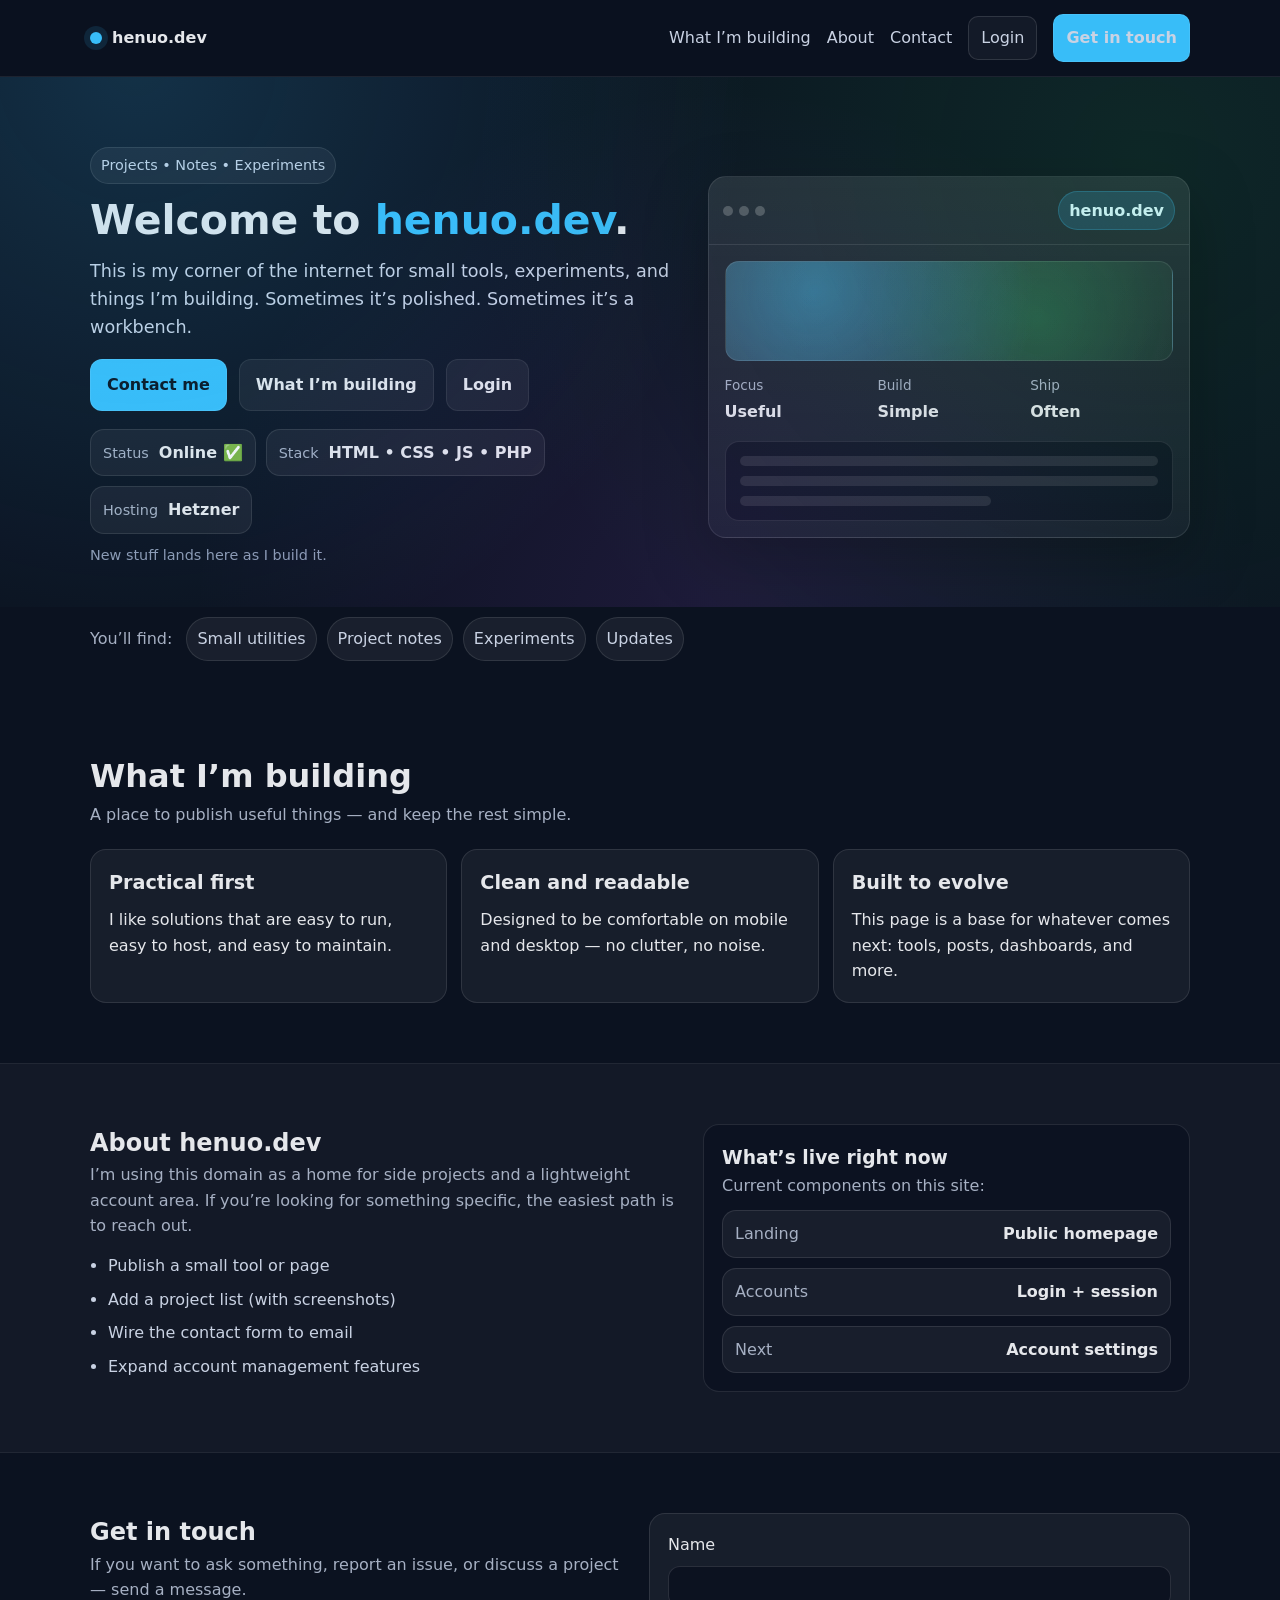
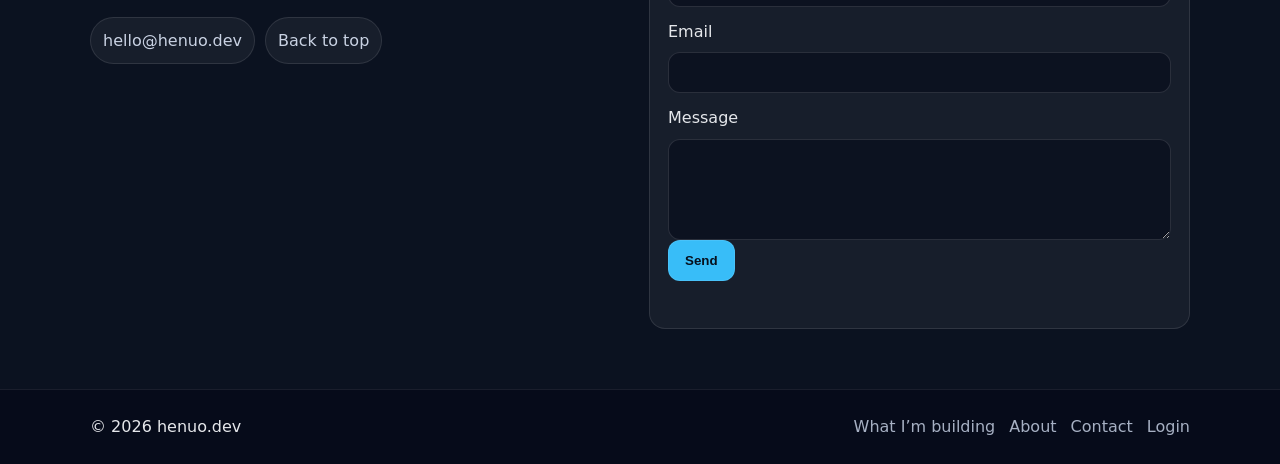
==== index.html @ f990a510 "Add files via upload" ====
<!DOCTYPE html>
<html lang="en">
<head>
  <meta charset="UTF-8" />
  <meta name="viewport" content="width=device-width, initial-scale=1.0" />
  <title>henuo.dev — Small tools, solid builds</title>
  <meta name="description" content="henuo.dev — personal projects, experiments, and practical tools." />

  <link rel="stylesheet" href="css/style.css" />
</head>
<body>
  <a class="skip-link" href="#main">Skip to content</a>

  <header class="nav-wrap">
    <nav class="nav" aria-label="Primary">
      <a class="brand" href="#top" id="top" aria-label="henuo.dev home">
        <span class="brand-dot" aria-hidden="true"></span>
        <span>henuo.dev</span>
      </a>

      <button class="nav-toggle" id="navToggle" aria-expanded="false" aria-controls="navLinks">
        <span class="sr-only">Toggle menu</span>
        <span class="burger" aria-hidden="true"></span>
      </button>

      <div class="nav-links" id="navLinks">
        <a href="#features">What I’m building</a>
        <a href="#about">About</a>
        <a href="#contact">Contact</a>

        <!-- This gets replaced with the Account menu when logged in -->
        <span class="account-slot" id="accountSlot">
          <a href="/login.html" class="nav-login" id="loginLink">Login</a>
        </span>

        <a class="btn btn-small" href="#contact">Get in touch</a>
      </div>
    </nav>
  </header>

  <main id="main">
    <!-- HERO -->
    <section class="hero">
      <div class="container hero-grid">
        <div class="hero-copy">
          <p class="eyebrow">Projects • Notes • Experiments</p>
          <h1>Welcome to <span class="accent">henuo.dev</span>.</h1>
          <p class="lead">
            This is my corner of the internet for small tools, experiments, and things I’m building.
            Sometimes it’s polished. Sometimes it’s a workbench.
          </p>

          <div class="cta-row">
            <a class="btn" href="#contact">Contact me</a>
            <a class="btn btn-ghost" href="#features">What I’m building</a>
            <a class="btn btn-ghost" href="/login.html" id="heroLoginLink">Login</a>
          </div>

          <div class="hero-meta">
            <div class="meta-pill">
              <span class="meta-label">Status</span>
              <span class="meta-value" id="statusText">Loading…</span>
            </div>
            <div class="meta-pill">
              <span class="meta-label">Stack</span>
              <span class="meta-value">HTML • CSS • JS • PHP</span>
            </div>
            <div class="meta-pill">
              <span class="meta-label">Hosting</span>
              <span class="meta-value">Hetzner</span>
            </div>
          </div>

          <p class="fineprint">New stuff lands here as I build it.</p>
        </div>

        <div class="hero-card" aria-hidden="true">
          <div class="card-top">
            <div class="dots">
              <span></span><span></span><span></span>
            </div>
            <span class="chip">henuo.dev</span>
          </div>
          <div class="card-body">
            <div class="sparkline"></div>
            <div class="card-stats">
              <div>
                <div class="stat-k">Focus</div>
                <div class="stat-v">Useful</div>
              </div>
              <div>
                <div class="stat-k">Build</div>
                <div class="stat-v">Simple</div>
              </div>
              <div>
                <div class="stat-k">Ship</div>
                <div class="stat-v">Often</div>
              </div>
            </div>
            <div class="codeblock">
              <span class="code-line"></span>
              <span class="code-line"></span>
              <span class="code-line short"></span>
            </div>
          </div>
        </div>
      </div>
      <div class="hero-glow" aria-hidden="true"></div>
    </section>

    <!-- PROOF -->
    <section class="proof">
      <div class="container proof-row">
        <p class="muted">You’ll find:</p>
        <ul class="proof-list" aria-label="What is on this site">
          <li>Small utilities</li>
          <li>Project notes</li>
          <li>Experiments</li>
          <li>Updates</li>
        </ul>
      </div>
    </section>

    <!-- FEATURES -->
    <section class="section" id="features">
      <div class="container">
        <div class="section-head">
          <h2>What I’m building</h2>
          <p class="muted">A place to publish useful things — and keep the rest simple.</p>
        </div>

        <div class="grid-3">
          <article class="feature">
            <h3>Practical first</h3>
            <p>I like solutions that are easy to run, easy to host, and easy to maintain.</p>
          </article>
          <article class="feature">
            <h3>Clean and readable</h3>
            <p>Designed to be comfortable on mobile and desktop — no clutter, no noise.</p>
          </article>
          <article class="feature">
            <h3>Built to evolve</h3>
            <p>This page is a base for whatever comes next: tools, posts, dashboards, and more.</p>
          </article>
        </div>
      </div>
    </section>

    <!-- ABOUT -->
    <section class="section section-alt" id="about">
      <div class="container about-grid">
        <div>
          <h2>About henuo.dev</h2>
          <p class="muted">
            I’m using this domain as a home for side projects and a lightweight account area.
            If you’re looking for something specific, the easiest path is to reach out.
          </p>

          <ul class="checklist">
            <li>Publish a small tool or page</li>
            <li>Add a project list (with screenshots)</li>
            <li>Wire the contact form to email</li>
            <li>Expand account management features</li>
          </ul>
        </div>

        <div class="about-card">
          <h3>What’s live right now</h3>
          <p class="muted">Current components on this site:</p>
          <div class="mini-list">
            <div><span>Landing</span><strong>Public homepage</strong></div>
            <div><span>Accounts</span><strong>Login + session</strong></div>
            <div><span>Next</span><strong>Account settings</strong></div>
          </div>
        </div>
      </div>
    </section>

    <!-- CONTACT -->
    <section class="section" id="contact">
      <div class="container contact-grid">
        <div>
          <h2>Get in touch</h2>
          <p class="muted">
            If you want to ask something, report an issue, or discuss a project — send a message.
          </p>

          <div class="contact-pills">
            <a class="pill" href="mailto:hello@henuo.dev">hello@henuo.dev</a>
            <a class="pill" href="#top">Back to top</a>
          </div>
        </div>

        <form class="form" id="contactForm">
          <label>
            <span>Name</span>
            <input type="text" name="name" autocomplete="name" required />
          </label>

          <label>
            <span>Email</span>
            <input type="email" name="email" autocomplete="email" required />
          </label>

          <label>
            <span>Message</span>
            <textarea name="message" rows="5" required></textarea>
          </label>

          <button class="btn" type="submit">Send</button>
          <p class="form-note muted" id="formNote" aria-live="polite"></p>
        </form>
      </div>
    </section>
  </main>

  <footer class="footer">
    <div class="container footer-row">
      <p>© <span id="year"></span> henuo.dev</p>
      <div class="footer-links">
        <a href="#features">What I’m building</a>
        <a href="#about">About</a>
        <a href="#contact">Contact</a>
        <a href="/login.html" id="footerLoginLink">Login</a>
      </div>
    </div>
  </footer>

  <!-- Hidden account menu template (JS will move it into the nav when logged in) -->
  <div class="account-menu" id="accountMenu" hidden>
    <button class="account-btn" id="accountBtn" type="button" aria-expanded="false">
      Account ▾
    </button>
    <div class="account-dropdown" id="accountDropdown" role="menu">
      <a href="/dashboard.php" role="menuitem">Account management</a>
      <a href="/logout.php" role="menuitem">Log out</a>
    </div>
  </div>

  <script src="js/main.js"></script>
</body>
</html>
---- css/style.css ----
/* ---------- Base / Reset ---------- */
* { box-sizing: border-box; margin: 0; padding: 0; }
html { scroll-behavior: smooth; }
body {
  font-family: system-ui, -apple-system, Segoe UI, Roboto, Arial, sans-serif;
  background: #0b1220;
  color: #e5e7eb;
  line-height: 1.6;
}
a { color: inherit; text-decoration: none; }
img { max-width: 100%; display: block; }
code { font-family: ui-monospace, SFMono-Regular, Menlo, monospace; }

/* ---------- Utilities ---------- */
.container { width: min(1100px, 92%); margin: 0 auto; }
.muted { color: #a6b0c3; }
.accent { color: #38bdf8; }
.sr-only {
  position: absolute; width: 1px; height: 1px; padding: 0; margin: -1px;
  overflow: hidden; clip: rect(0, 0, 0, 0); white-space: nowrap; border: 0;
}
.skip-link {
  position: absolute; left: -999px; top: 12px;
  background: #111a2e; padding: 10px 12px; border-radius: 10px;
  border: 1px solid rgba(255,255,255,0.12);
}
.skip-link:focus { left: 12px; z-index: 999; }

/* ---------- Buttons ---------- */
.btn {
  display: inline-flex; align-items: center; justify-content: center;
  padding: 12px 16px; border-radius: 12px;
  background: #38bdf8; color: #07101d;
  font-weight: 700;
  border: 1px solid rgba(255,255,255,0.08);
  transition: transform 0.15s ease, filter 0.15s ease;
}
.btn:hover { transform: translateY(-1px); filter: brightness(1.05); }
.btn:active { transform: translateY(0); }
.btn-ghost {
  background: rgba(255,255,255,0.06); color: #e5e7eb;
}
.btn-small { padding: 10px 12px; border-radius: 10px; }

/* ---------- Nav ---------- */
.nav-wrap {
  position: sticky; top: 0; z-index: 50;
  background: rgba(11,18,32,0.7);
  backdrop-filter: blur(10px);
  border-bottom: 1px solid rgba(255,255,255,0.08);
}
.nav {
  width: min(1100px, 92%); margin: 0 auto;
  display: flex; align-items: center; justify-content: space-between;
  padding: 14px 0;
  gap: 14px;
}
.brand { display: inline-flex; align-items: center; gap: 10px; font-weight: 800; }
.brand-dot {
  width: 12px; height: 12px; border-radius: 999px;
  background: #38bdf8;
  box-shadow: 0 0 0 6px rgba(56,189,248,0.12);
}
.nav-links { display: flex; align-items: center; gap: 16px; }
.nav-links a { color: #c9d2e3; }
.nav-links a:hover { color: #ffffff; }

.nav-login {
  padding: 8px 12px;
  border-radius: 10px;
  border: 1px solid rgba(255,255,255,0.12);
  background: rgba(255,255,255,0.04);
}
.nav-login:hover {
  background: rgba(255,255,255,0.08);
  color: #ffffff;
}

.nav-toggle {
  display: none;
  border: 1px solid rgba(255,255,255,0.12);
  background: rgba(255,255,255,0.06);
  border-radius: 12px;
  padding: 10px 12px;
}
.burger {
  width: 18px; height: 2px; background: #e5e7eb; display: block;
  position: relative;
}
.burger::before, .burger::after {
  content: ""; position: absolute; left: 0;
  width: 18px; height: 2px; background: #e5e7eb;
}
.burger::before { top: -6px; }
.burger::after { top: 6px; }

/* ---------- Account menu ---------- */
.account-slot { display: inline-flex; }
.account-menu { position: relative; }

.account-btn {
  padding: 8px 12px;
  border-radius: 10px;
  border: 1px solid rgba(255,255,255,0.12);
  background: rgba(255,255,255,0.06);
  color: #e5e7eb;
  cursor: pointer;
  font-weight: 600;
}

.account-btn:hover {
  background: rgba(255,255,255,0.12);
}

.account-dropdown {
  position: absolute;
  right: 0;
  top: calc(100% + 8px);
  min-width: 190px;
  background: #020617;
  border: 1px solid rgba(255,255,255,0.12);
  border-radius: 12px;
  overflow: hidden;
  display: none;
  z-index: 100;
  box-shadow: 0 18px 50px rgba(0,0,0,0.45);
}

.account-dropdown a {
  display: block;
  padding: 10px 14px;
  color: #e5e7eb;
}

.account-dropdown a:hover {
  background: rgba(255,255,255,0.08);
}

/* ---------- Hero ---------- */
.hero { position: relative; padding: 70px 0 40px; overflow: hidden; }
.hero-grid {
  display: grid;
  grid-template-columns: 1.1fr 0.9fr;
  gap: 28px;
  align-items: center;
}
.eyebrow {
  display: inline-block;
  padding: 6px 10px;
  border-radius: 999px;
  background: rgba(255,255,255,0.06);
  border: 1px solid rgba(255,255,255,0.10);
  color: #c9d2e3;
  font-size: 0.9rem;
  margin-bottom: 14px;
}
.hero h1 { font-size: clamp(2rem, 3.2vw, 3.2rem); line-height: 1.1; }
.lead { margin-top: 14px; font-size: 1.1rem; color: #c9d2e3; max-width: 52ch; }

.cta-row { display: flex; gap: 12px; margin-top: 18px; flex-wrap: wrap; }

.hero-meta {
  display: flex; gap: 10px; flex-wrap: wrap;
  margin-top: 18px;
}
.meta-pill {
  display: inline-flex; gap: 10px; align-items: baseline;
  padding: 10px 12px; border-radius: 14px;
  border: 1px solid rgba(255,255,255,0.10);
  background: rgba(255,255,255,0.06);
}
.meta-label { color: #a6b0c3; font-size: 0.9rem; }
.meta-value { font-weight: 800; }

.fineprint { margin-top: 10px; font-size: 0.9rem; color: #8e9ab3; }

.hero-card {
  border-radius: 18px;
  border: 1px solid rgba(255,255,255,0.10);
  background: linear-gradient(180deg, rgba(255,255,255,0.10), rgba(255,255,255,0.04));
  box-shadow: 0 20px 60px rgba(0,0,0,0.35);
  overflow: hidden;
}
.card-top {
  display: flex; align-items: center; justify-content: space-between;
  padding: 14px 14px;
  border-bottom: 1px solid rgba(255,255,255,0.10);
}
.dots { display: inline-flex; gap: 6px; }
.dots span { width: 10px; height: 10px; border-radius: 999px; background: rgba(255,255,255,0.22); }
.chip {
  font-weight: 800;
  padding: 6px 10px; border-radius: 999px;
  background: rgba(56,189,248,0.18);
  border: 1px solid rgba(56,189,248,0.25);
  color: #d7f3ff;
}
.card-body { padding: 16px; }

.sparkline {
  height: 100px;
  border-radius: 14px;
  background:
    radial-gradient(circle at 20% 30%, rgba(56,189,248,0.45), transparent 60%),
    radial-gradient(circle at 70% 60%, rgba(34,197,94,0.28), transparent 55%),
    linear-gradient(120deg, rgba(255,255,255,0.10), rgba(255,255,255,0.02));
  border: 1px solid rgba(255,255,255,0.10);
}

.card-stats {
  display: grid; grid-template-columns: repeat(3, 1fr);
  gap: 10px; margin-top: 14px;
}
.stat-k { color: #a6b0c3; font-size: 0.85rem; }
.stat-v { font-weight: 900; margin-top: 2px; }

.codeblock {
  margin-top: 16px;
  padding: 14px;
  border-radius: 14px;
  border: 1px solid rgba(255,255,255,0.10);
  background: rgba(2,6,23,0.55);
}
.code-line {
  display: block; height: 10px; border-radius: 999px;
  background: rgba(255,255,255,0.10);
  margin-top: 10px;
}
.code-line:first-child { margin-top: 0; }
.code-line.short { width: 60%; }

.hero-glow {
  position: absolute; inset: -200px;
  background:
    radial-gradient(circle at 20% 20%, rgba(56,189,248,0.18), transparent 40%),
    radial-gradient(circle at 80% 30%, rgba(34,197,94,0.12), transparent 45%),
    radial-gradient(circle at 55% 80%, rgba(168,85,247,0.12), transparent 45%);
  pointer-events: none;
}

/* ---------- Proof ---------- */
.proof { padding: 10px 0 30px; }
.proof-row { display: flex; gap: 14px; align-items: center; flex-wrap: wrap; }
.proof-list {
  list-style: none;
  display: flex; gap: 10px; flex-wrap: wrap;
}
.proof-list li {
  padding: 8px 10px;
  border-radius: 999px;
  background: rgba(255,255,255,0.06);
  border: 1px solid rgba(255,255,255,0.10);
  color: #c9d2e3;
}

/* ---------- Sections ---------- */
.section { padding: 60px 0; }
.section-alt { background: rgba(255,255,255,0.03); border-top: 1px solid rgba(255,255,255,0.06); border-bottom: 1px solid rgba(255,255,255,0.06); }
.section-head { margin-bottom: 22px; }
.section-head h2 { font-size: 2rem; }

.grid-3 {
  display: grid;
  grid-template-columns: repeat(3, 1fr);
  gap: 14px;
}
.feature {
  padding: 18px;
  border-radius: 16px;
  border: 1px solid rgba(255,255,255,0.10);
  background: rgba(255,255,255,0.05);
}
.feature h3 { font-size: 1.2rem; margin-bottom: 8px; }

.about-grid {
  display: grid;
  grid-template-columns: 1.1fr 0.9fr;
  gap: 18px;
  align-items: start;
}
.checklist { margin-top: 14px; padding-left: 18px; }
.checklist li { margin: 8px 0; color: #c9d2e3; }

.about-card {
  padding: 18px;
  border-radius: 16px;
  border: 1px solid rgba(255,255,255,0.10);
  background: rgba(2,6,23,0.35);
}
.mini-list { margin-top: 12px; display: grid; gap: 10px; }
.mini-list div {
  display: flex; justify-content: space-between; gap: 10px;
  padding: 10px 12px; border-radius: 14px;
  border: 1px solid rgba(255,255,255,0.10);
  background: rgba(255,255,255,0.05);
}
.mini-list span { color: #a6b0c3; }

/* ---------- Contact ---------- */
.contact-grid {
  display: grid;
  grid-template-columns: 1fr 1fr;
  gap: 18px;
  align-items: start;
}
.contact-pills { margin-top: 14px; display: flex; gap: 10px; flex-wrap: wrap; }
.pill {
  padding: 10px 12px;
  border-radius: 999px;
  border: 1px solid rgba(255,255,255,0.10);
  background: rgba(255,255,255,0.05);
  color: #c9d2e3;
}
.pill:hover { color: #ffffff; }

.form {
  padding: 18px;
  border-radius: 16px;
  border: 1px solid rgba(255,255,255,0.10);
  background: rgba(255,255,255,0.05);
}
label { display: grid; gap: 8px; margin-top: 12px; }
label:first-child { margin-top: 0; }
input, textarea {
  width: 100%;
  padding: 12px 12px;
  border-radius: 12px;
  border: 1px solid rgba(255,255,255,0.12);
  background: rgba(2,6,23,0.50);
  color: #e5e7eb;
  outline: none;
}
input:focus, textarea:focus { border-color: rgba(56,189,248,0.55); }
.form-note { margin-top: 10px; min-height: 1.2em; }

/* ---------- Footer ---------- */
.footer {
  padding: 24px 0;
  border-top: 1px solid rgba(255,255,255,0.08);
  background: rgba(2,6,23,0.55);
}
.footer-row {
  display: flex; align-items: center; justify-content: space-between;
  gap: 10px; flex-wrap: wrap;
}
.footer-links { display: inline-flex; gap: 14px; }
.footer-links a { color: #a6b0c3; }
.footer-links a:hover { color: #ffffff; }

/* ---------- Responsive ---------- */
@media (max-width: 900px) {
  .hero-grid, .about-grid, .contact-grid { grid-template-columns: 1fr; }
  .grid-3 { grid-template-columns: 1fr; }
}

@media (max-width: 720px) {
  .nav-toggle { display: inline-flex; }
  .nav-links {
    display: none;
    width: 100%;
    padding: 12px 0 2px;
    border-top: 1px solid rgba(255,255,255,0.08);
    flex-direction: column;
    align-items: flex-start;
  }
  .nav-links.is-open { display: flex; }
}
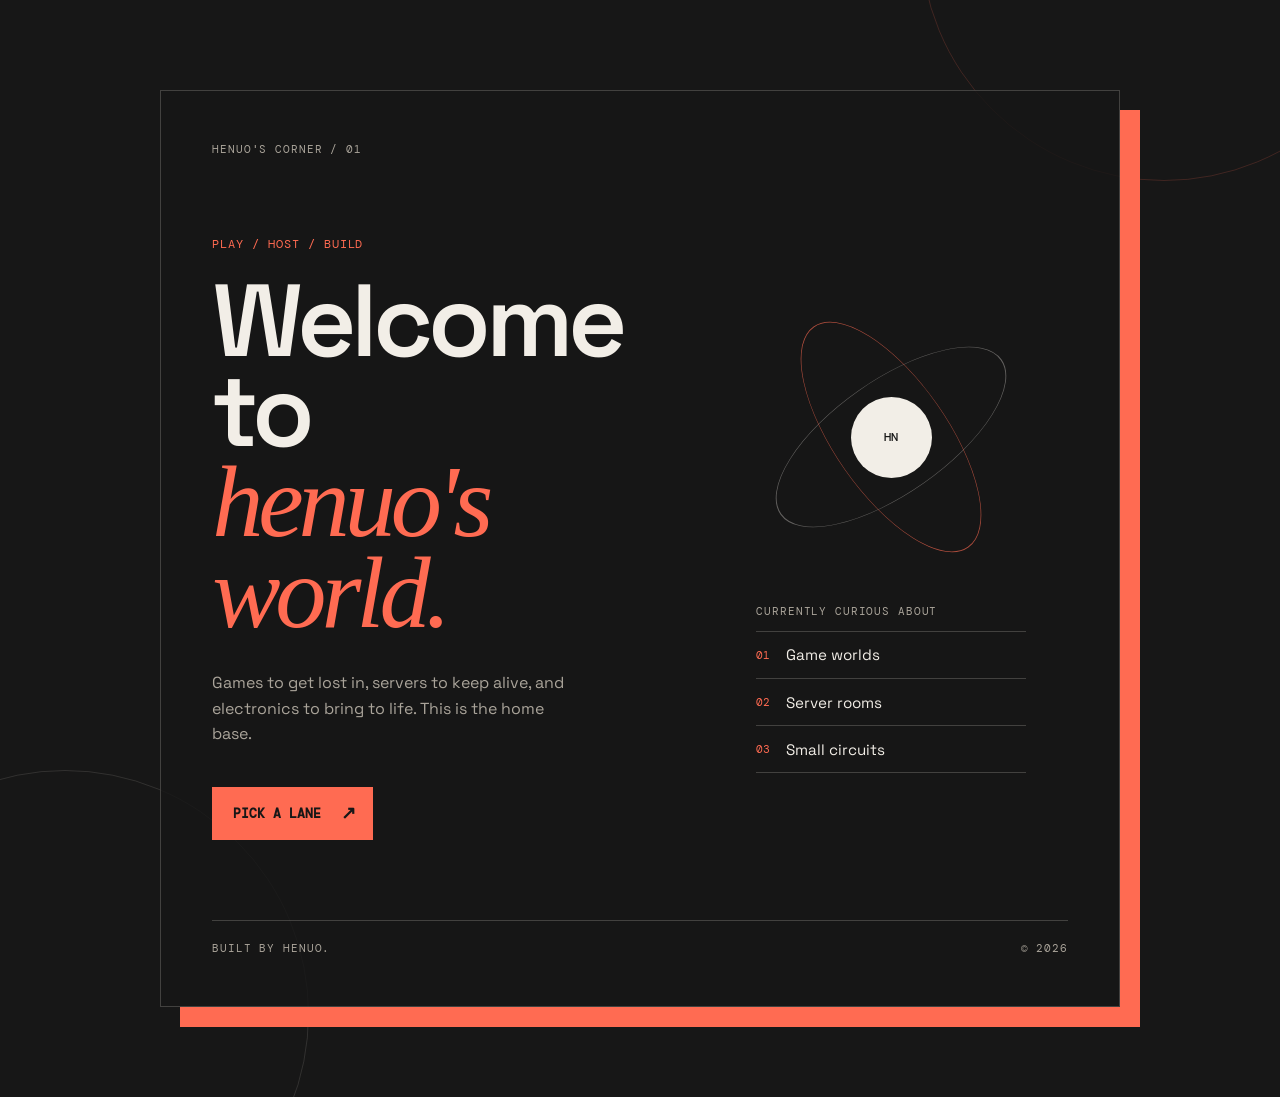
==== commit a0e04ed3: "Rename Index.html to index.html" ====
--- a/index.html
+++ b/index.html
@@ -1,242 +1,54 @@
 <!DOCTYPE html>
 <html lang="en">
-<head>
-  <meta charset="UTF-8" />
-  <meta name="viewport" content="width=device-width, initial-scale=1.0" />
-  <title>henuo.dev — Small tools, solid builds</title>
-  <meta name="description" content="henuo.dev — personal projects, experiments, and practical tools." />
+  <head>
+    <meta charset="UTF-8" />
+    <meta name="viewport" content="width=device-width, initial-scale=1.0" />
+    <meta name="description" content="The personal corner of henuo: games, servers, and electronics." />
+    <title>henuo / Play, host, build</title>
+    <link rel="stylesheet" href="CSS/style.css" />
+    <script src="JS/script.js" defer></script>
+  </head>
+  <body>
+    <main class="page-shell">
+      <section class="welcome-panel" aria-labelledby="page-title">
+        <div class="panel-topline">
+          <span class="eyebrow">henuo's corner / 01</span>
+        </div>
 
-  <link rel="stylesheet" href="css/style.css" />
-</head>
-<body>
-  <a class="skip-link" href="#main">Skip to content</a>
-
-  <header class="nav-wrap">
-    <nav class="nav" aria-label="Primary">
-      <a class="brand" href="#top" id="top" aria-label="henuo.dev home">
-        <span class="brand-dot" aria-hidden="true"></span>
-        <span>henuo.dev</span>
-      </a>
-
-      <button class="nav-toggle" id="navToggle" aria-expanded="false" aria-controls="navLinks">
-        <span class="sr-only">Toggle menu</span>
-        <span class="burger" aria-hidden="true"></span>
-      </button>
-
-      <div class="nav-links" id="navLinks">
-        <a href="#features">What I’m building</a>
-        <a href="#about">About</a>
-        <a href="#contact">Contact</a>
-
-        <!-- This gets replaced with the Account menu when logged in -->
-        <span class="account-slot" id="accountSlot">
-          <a href="/login.html" class="nav-login" id="loginLink">Login</a>
-        </span>
-
-        <a class="btn btn-small" href="#contact">Get in touch</a>
-      </div>
-    </nav>
-  </header>
-
-  <main id="main">
-    <!-- HERO -->
-    <section class="hero">
-      <div class="container hero-grid">
-        <div class="hero-copy">
-          <p class="eyebrow">Projects • Notes • Experiments</p>
-          <h1>Welcome to <span class="accent">henuo.dev</span>.</h1>
-          <p class="lead">
-            This is my corner of the internet for small tools, experiments, and things I’m building.
-            Sometimes it’s polished. Sometimes it’s a workbench.
-          </p>
-
-          <div class="cta-row">
-            <a class="btn" href="#contact">Contact me</a>
-            <a class="btn btn-ghost" href="#features">What I’m building</a>
-            <a class="btn btn-ghost" href="/login.html" id="heroLoginLink">Login</a>
+        <div class="content-grid">
+          <div class="intro">
+            <p class="kicker">Play / host / build</p>
+            <h1 id="page-title">Welcome to<br /><em>henuo's world.</em></h1>
+            <p class="intro-copy">
+              Games to get lost in, servers to keep alive, and electronics to
+              bring to life. This is the home base.
+            </p>
+            <a class="action-button" href="HTML/explore.html">
+              <span>Pick a lane</span>
+              <span class="button-arrow" aria-hidden="true">&#8599;</span>
+            </a>
           </div>
 
-          <div class="hero-meta">
-            <div class="meta-pill">
-              <span class="meta-label">Status</span>
-              <span class="meta-value" id="statusText">Loading…</span>
+          <div class="identity-mark">
+            <div class="orbital-mark" aria-hidden="true">
+              <span class="orbit orbit-one"></span>
+              <span class="orbit orbit-two"></span>
+              <span class="core">HN</span>
             </div>
-            <div class="meta-pill">
-              <span class="meta-label">Stack</span>
-              <span class="meta-value">HTML • CSS • JS • PHP</span>
-            </div>
-            <div class="meta-pill">
-              <span class="meta-label">Hosting</span>
-              <span class="meta-value">Hetzner</span>
-            </div>
-          </div>
-
-          <p class="fineprint">New stuff lands here as I build it.</p>
-        </div>
-
-        <div class="hero-card" aria-hidden="true">
-          <div class="card-top">
-            <div class="dots">
-              <span></span><span></span><span></span>
-            </div>
-            <span class="chip">henuo.dev</span>
-          </div>
-          <div class="card-body">
-            <div class="sparkline"></div>
-            <div class="card-stats">
-              <div>
-                <div class="stat-k">Focus</div>
-                <div class="stat-v">Useful</div>
-              </div>
-              <div>
-                <div class="stat-k">Build</div>
-                <div class="stat-v">Simple</div>
-              </div>
-              <div>
-                <div class="stat-k">Ship</div>
-                <div class="stat-v">Often</div>
-              </div>
-            </div>
-            <div class="codeblock">
-              <span class="code-line"></span>
-              <span class="code-line"></span>
-              <span class="code-line short"></span>
-            </div>
-          </div>
-        </div>
-      </div>
-      <div class="hero-glow" aria-hidden="true"></div>
-    </section>
-
-    <!-- PROOF -->
-    <section class="proof">
-      <div class="container proof-row">
-        <p class="muted">You’ll find:</p>
-        <ul class="proof-list" aria-label="What is on this site">
-          <li>Small utilities</li>
-          <li>Project notes</li>
-          <li>Experiments</li>
-          <li>Updates</li>
-        </ul>
-      </div>
-    </section>
-
-    <!-- FEATURES -->
-    <section class="section" id="features">
-      <div class="container">
-        <div class="section-head">
-          <h2>What I’m building</h2>
-          <p class="muted">A place to publish useful things — and keep the rest simple.</p>
-        </div>
-
-        <div class="grid-3">
-          <article class="feature">
-            <h3>Practical first</h3>
-            <p>I like solutions that are easy to run, easy to host, and easy to maintain.</p>
-          </article>
-          <article class="feature">
-            <h3>Clean and readable</h3>
-            <p>Designed to be comfortable on mobile and desktop — no clutter, no noise.</p>
-          </article>
-          <article class="feature">
-            <h3>Built to evolve</h3>
-            <p>This page is a base for whatever comes next: tools, posts, dashboards, and more.</p>
-          </article>
-        </div>
-      </div>
-    </section>
-
-    <!-- ABOUT -->
-    <section class="section section-alt" id="about">
-      <div class="container about-grid">
-        <div>
-          <h2>About henuo.dev</h2>
-          <p class="muted">
-            I’m using this domain as a home for side projects and a lightweight account area.
-            If you’re looking for something specific, the easiest path is to reach out.
-          </p>
-
-          <ul class="checklist">
-            <li>Publish a small tool or page</li>
-            <li>Add a project list (with screenshots)</li>
-            <li>Wire the contact form to email</li>
-            <li>Expand account management features</li>
-          </ul>
-        </div>
-
-        <div class="about-card">
-          <h3>What’s live right now</h3>
-          <p class="muted">Current components on this site:</p>
-          <div class="mini-list">
-            <div><span>Landing</span><strong>Public homepage</strong></div>
-            <div><span>Accounts</span><strong>Login + session</strong></div>
-            <div><span>Next</span><strong>Account settings</strong></div>
-          </div>
-        </div>
-      </div>
-    </section>
-
-    <!-- CONTACT -->
-    <section class="section" id="contact">
-      <div class="container contact-grid">
-        <div>
-          <h2>Get in touch</h2>
-          <p class="muted">
-            If you want to ask something, report an issue, or discuss a project — send a message.
-          </p>
-
-          <div class="contact-pills">
-            <a class="pill" href="mailto:hello@henuo.dev">hello@henuo.dev</a>
-            <a class="pill" href="#top">Back to top</a>
+            <p class="identity-label">Currently curious about</p>
+            <ul class="interest-list">
+              <li><span>01</span>Game worlds</li>
+              <li><span>02</span>Server rooms</li>
+              <li><span>03</span>Small circuits</li>
+            </ul>
           </div>
         </div>
 
-        <form class="form" id="contactForm">
-          <label>
-            <span>Name</span>
-            <input type="text" name="name" autocomplete="name" required />
-          </label>
-
-          <label>
-            <span>Email</span>
-            <input type="email" name="email" autocomplete="email" required />
-          </label>
-
-          <label>
-            <span>Message</span>
-            <textarea name="message" rows="5" required></textarea>
-          </label>
-
-          <button class="btn" type="submit">Send</button>
-          <p class="form-note muted" id="formNote" aria-live="polite"></p>
-        </form>
-      </div>
-    </section>
-  </main>
-
-  <footer class="footer">
-    <div class="container footer-row">
-      <p>© <span id="year"></span> henuo.dev</p>
-      <div class="footer-links">
-        <a href="#features">What I’m building</a>
-        <a href="#about">About</a>
-        <a href="#contact">Contact</a>
-        <a href="/login.html" id="footerLoginLink">Login</a>
-      </div>
-    </div>
-  </footer>
-
-  <!-- Hidden account menu template (JS will move it into the nav when logged in) -->
-  <div class="account-menu" id="accountMenu" hidden>
-    <button class="account-btn" id="accountBtn" type="button" aria-expanded="false">
-      Account ▾
-    </button>
-    <div class="account-dropdown" id="accountDropdown" role="menu">
-      <a href="/dashboard.php" role="menuitem">Account management</a>
-      <a href="/logout.php" role="menuitem">Log out</a>
-    </div>
-  </div>
-
-  <script src="js/main.js"></script>
-</body>
+        <footer class="panel-footer">
+          <span>Built by henuo.</span>
+          <span>&copy; <span id="year"></span></span>
+        </footer>
+      </section>
+    </main>
+  </body>
 </html>
--- a/CSS/style.css
+++ b/CSS/style.css
@@ -0,0 +1,562 @@
+@import url("https://fonts.googleapis.com/css2?family=DM+Mono:wght@400;500&family=Space+Grotesk:wght@400;500;600;700&display=swap");
+
+:root {
+  --ink: #171717;
+  --paper: #f2eee7;
+  --coral: #ff6b52;
+  --muted: #aaa49a;
+  --line: rgba(242, 238, 231, 0.2);
+}
+
+* {
+  box-sizing: border-box;
+}
+
+body {
+  margin: 0;
+  min-width: 320px;
+  min-height: 100vh;
+  color: var(--paper);
+  background: var(--ink);
+  font-family: "Space Grotesk", "Trebuchet MS", sans-serif;
+}
+
+body::before,
+body::after {
+  position: fixed;
+  z-index: 0;
+  display: block;
+  width: 38vw;
+  height: 38vw;
+  border: 1px solid rgba(255, 107, 82, 0.18);
+  border-radius: 50%;
+  content: "";
+  pointer-events: none;
+}
+
+body::before {
+  top: -24vw;
+  right: -10vw;
+}
+
+body::after {
+  bottom: -28vw;
+  left: -14vw;
+  border-color: rgba(242, 238, 231, 0.12);
+}
+
+.page-shell {
+  position: relative;
+  z-index: 1;
+  display: grid;
+  min-height: 100vh;
+  padding: 7vw;
+  place-items: center;
+}
+
+.welcome-panel {
+  width: min(100%, 960px);
+  min-height: min(680px, 78vh);
+  padding: clamp(1.5rem, 4vw, 3.5rem);
+  border: 1px solid var(--line);
+  background: rgba(23, 23, 23, 0.82);
+  box-shadow: 20px 20px 0 var(--coral);
+  display: flex;
+  flex-direction: column;
+  justify-content: space-between;
+  animation: arrive 700ms ease-out both;
+}
+
+.panel-topline,
+.panel-footer {
+  display: flex;
+  justify-content: space-between;
+  align-items: center;
+  color: var(--muted);
+  font-family: "DM Mono", monospace;
+  font-size: 0.68rem;
+  letter-spacing: 0.08em;
+  text-transform: uppercase;
+}
+
+.content-grid {
+  display: grid;
+  grid-template-columns: minmax(0, 1fr) 0.75fr;
+  gap: 2rem;
+  align-items: center;
+  padding: 5rem 0;
+}
+
+.kicker {
+  margin: 0 0 1.5rem;
+  color: var(--coral);
+  font-family: "DM Mono", monospace;
+  font-size: 0.75rem;
+  letter-spacing: 0.08em;
+  text-transform: uppercase;
+}
+
+h1 {
+  max-width: 680px;
+  margin: 0;
+  font-size: clamp(3.5rem, 8vw, 7.5rem);
+  font-weight: 600;
+  letter-spacing: -0.05em;
+  line-height: 0.88;
+}
+
+h1 em {
+  color: var(--coral);
+  font-family: Georgia, serif;
+  font-weight: 400;
+}
+
+.intro-copy {
+  max-width: 360px;
+  margin: 2rem 0 2.5rem;
+  color: var(--muted);
+  font-size: 1rem;
+  line-height: 1.6;
+}
+
+.action-button {
+  display: inline-flex;
+  gap: 1.25rem;
+  align-items: center;
+  border: 1px solid var(--coral);
+  padding: 0.9rem 1rem 0.9rem 1.25rem;
+  color: var(--ink);
+  background: var(--coral);
+  cursor: pointer;
+  font: 600 0.8rem "DM Mono", monospace;
+  text-decoration: none;
+  text-transform: uppercase;
+  transition: background 180ms ease, color 180ms ease, transform 180ms ease;
+}
+
+.action-button:hover,
+.action-button:focus-visible {
+  color: var(--paper);
+  background: transparent;
+  outline: none;
+  transform: translate(4px, -4px);
+}
+
+.button-arrow {
+  font-size: 1.1rem;
+}
+
+.response {
+  min-height: 1.2em;
+  margin: 1rem 0 0;
+  color: var(--paper);
+  font-size: 0.85rem;
+}
+
+.orbital-mark {
+  position: relative;
+  width: min(30vw, 270px);
+  aspect-ratio: 1;
+  margin: auto;
+  animation: drift 8s ease-in-out infinite;
+}
+
+.identity-mark {
+  width: min(100%, 270px);
+  margin: auto;
+}
+
+.identity-label {
+  margin: 2rem 0 0.8rem;
+  color: var(--muted);
+  font-family: "DM Mono", monospace;
+  font-size: 0.68rem;
+  letter-spacing: 0.08em;
+  text-transform: uppercase;
+}
+
+.interest-list {
+  margin: 0;
+  padding: 0;
+  border-top: 1px solid var(--line);
+  list-style: none;
+}
+
+.interest-list li {
+  display: flex;
+  gap: 1rem;
+  align-items: center;
+  padding: 0.85rem 0;
+  border-bottom: 1px solid var(--line);
+  font-size: 0.95rem;
+}
+
+.interest-list li span {
+  color: var(--coral);
+  font: 0.68rem "DM Mono", monospace;
+}
+
+.orbit {
+  position: absolute;
+  inset: 0;
+  border: 1px solid rgba(242, 238, 231, 0.35);
+  border-radius: 50%;
+  transform: rotate(-35deg) scaleY(0.42);
+}
+
+.orbit-two {
+  transform: rotate(55deg) scaleY(0.42);
+  border-color: rgba(255, 107, 82, 0.65);
+}
+
+.core {
+  position: absolute;
+  inset: 35%;
+  display: grid;
+  border-radius: 50%;
+  color: var(--ink);
+  background: var(--paper);
+  place-items: center;
+  font: 500 0.75rem "DM Mono", monospace;
+}
+
+.panel-footer {
+  padding-top: 1.25rem;
+  border-top: 1px solid var(--line);
+}
+
+.explore-shell {
+  display: block;
+  padding: clamp(1.5rem, 5vw, 5rem) 7vw;
+}
+
+.explore-page {
+  width: min(100%, 1080px);
+  margin: 0 auto;
+  animation: arrive 700ms ease-out both;
+}
+
+.explore-header {
+  display: flex;
+  justify-content: space-between;
+  align-items: center;
+  padding-bottom: 1.5rem;
+  border-bottom: 1px solid var(--line);
+}
+
+.back-link {
+  color: var(--paper);
+  font: 0.7rem "DM Mono", monospace;
+  letter-spacing: 0.05em;
+  text-decoration: none;
+  text-transform: uppercase;
+}
+
+.back-link:hover,
+.back-link:focus-visible {
+  color: var(--coral);
+}
+
+.explore-intro {
+  display: grid;
+  grid-template-columns: 1fr 1fr;
+  gap: 2rem;
+  align-items: end;
+  padding: clamp(4rem, 9vw, 8rem) 0 4rem;
+}
+
+.explore-intro .kicker {
+  grid-column: 1 / -1;
+  margin-bottom: -1rem;
+}
+
+.explore-intro h1 {
+  margin: 0;
+}
+
+.explore-intro .intro-copy {
+  margin: 0 0 0.5rem;
+}
+
+.section-nav {
+  display: grid;
+  grid-template-columns: repeat(3, 1fr);
+  border-top: 1px solid var(--line);
+  border-bottom: 1px solid var(--line);
+}
+
+.section-nav a {
+  display: flex;
+  gap: 1rem;
+  align-items: center;
+  padding: 1.25rem 1rem;
+  color: var(--paper);
+  font-weight: 600;
+  text-decoration: none;
+  transition: color 180ms ease, background 180ms ease;
+}
+
+.section-nav a + a {
+  border-left: 1px solid var(--line);
+}
+
+.section-nav a:hover,
+.section-nav a:focus-visible {
+  color: var(--ink);
+  background: var(--coral);
+}
+
+.section-nav span,
+.section-number,
+.item-tag,
+.project-status,
+.project-index,
+.result-label {
+  color: var(--coral);
+  font: 0.68rem "DM Mono", monospace;
+  letter-spacing: 0.06em;
+  text-transform: uppercase;
+}
+
+.workshop-section {
+  padding: clamp(4rem, 8vw, 7rem) 0;
+  border-bottom: 1px solid var(--line);
+  scroll-margin-top: 2rem;
+}
+
+.section-heading {
+  display: flex;
+  gap: 1rem;
+  align-items: baseline;
+  margin-bottom: 2rem;
+}
+
+.section-heading h2 {
+  margin: 0;
+  font-size: clamp(2rem, 4vw, 3.5rem);
+  font-weight: 500;
+  letter-spacing: -0.04em;
+}
+
+.item-grid {
+  display: grid;
+  grid-template-columns: repeat(3, 1fr);
+  gap: 1px;
+  background: var(--line);
+}
+
+.item-card {
+  min-height: 220px;
+  padding: 1.5rem;
+  background: var(--ink);
+}
+
+.item-card h3,
+.project-row h3 {
+  margin: 1.5rem 0 0.75rem;
+  font-size: 1.35rem;
+  font-weight: 500;
+}
+
+.item-card p,
+.project-row p,
+.calculator-help {
+  margin: 0;
+  color: var(--muted);
+  font-size: 0.9rem;
+  line-height: 1.6;
+}
+
+.project-list {
+  border-top: 1px solid var(--line);
+}
+
+.project-row {
+  display: grid;
+  grid-template-columns: 2rem 1fr auto;
+  gap: 1.5rem;
+  align-items: center;
+  padding: 1.5rem 0;
+  border-bottom: 1px solid var(--line);
+}
+
+.project-row h3 {
+  margin: 0 0 0.4rem;
+}
+
+.project-status {
+  color: var(--muted);
+}
+
+.calculator-section {
+  padding-bottom: 3rem;
+}
+
+.calculator-layout {
+  display: grid;
+  grid-template-columns: 1.2fr 0.8fr;
+  gap: 3rem;
+  align-items: start;
+}
+
+.calculator-form label {
+  display: block;
+  margin-bottom: 0.75rem;
+  font-size: 1rem;
+}
+
+.input-row {
+  display: flex;
+  gap: 0.75rem;
+}
+
+.input-row input {
+  min-width: 0;
+  width: 100%;
+  border: 1px solid var(--line);
+  padding: 0.9rem 1rem;
+  color: var(--paper);
+  background: transparent;
+  font: 1rem "DM Mono", monospace;
+}
+
+.input-row input:focus {
+  border-color: var(--coral);
+  outline: none;
+}
+
+.calculator-help {
+  margin-top: 1rem;
+}
+
+.calculator-error {
+  min-height: 1.2em;
+  margin: 0.75rem 0 0;
+  color: var(--coral);
+  font-size: 0.85rem;
+}
+
+.calculator-result {
+  display: grid;
+  grid-template-columns: 1fr 1fr;
+  gap: 0.5rem 1rem;
+  border-left: 1px solid var(--coral);
+  padding: 0.25rem 0 0.25rem 1.5rem;
+}
+
+.calculator-result strong {
+  min-width: 0;
+  overflow-wrap: anywhere;
+  font: 1.3rem "DM Mono", monospace;
+}
+
+.sequence-details {
+  margin-top: 2.5rem;
+  border-top: 1px solid var(--line);
+  padding-top: 1rem;
+}
+
+.sequence-details summary {
+  cursor: pointer;
+  color: var(--coral);
+  font: 0.7rem "DM Mono", monospace;
+  letter-spacing: 0.06em;
+  text-transform: uppercase;
+}
+
+.sequence-details p {
+  max-height: 130px;
+  overflow: auto;
+  color: var(--muted);
+  font: 0.8rem/1.8 "DM Mono", monospace;
+  overflow-wrap: anywhere;
+}
+
+.explore-page > .panel-footer {
+  margin-top: 1.5rem;
+  border-top: 0;
+}
+
+@keyframes arrive {
+  from { opacity: 0; transform: translateY(20px); }
+  to { opacity: 1; transform: translateY(0); }
+}
+
+@keyframes drift {
+  0%, 100% { transform: rotate(0deg) translateY(0); }
+  50% { transform: rotate(8deg) translateY(-8px); }
+}
+
+@media (max-width: 650px) {
+  .page-shell {
+    padding: 1.5rem 1.25rem;
+  }
+
+  .welcome-panel {
+    min-height: calc(100vh - 3rem);
+    box-shadow: 10px 10px 0 var(--coral);
+  }
+
+  .content-grid {
+    grid-template-columns: 1fr;
+    gap: 3rem;
+    padding: 4rem 0;
+  }
+
+  .orbital-mark {
+    width: min(48vw, 210px);
+  }
+
+  .identity-mark {
+    width: min(100%, 300px);
+  }
+
+  .explore-shell {
+    padding: 1.5rem 1.25rem;
+  }
+
+  .explore-intro {
+    display: block;
+    padding: 4rem 0 3rem;
+  }
+
+  .explore-intro .kicker {
+    margin-bottom: 1.5rem;
+  }
+
+  .explore-intro .intro-copy {
+    margin-top: 2rem;
+  }
+
+  .section-nav,
+  .item-grid,
+  .calculator-layout {
+    grid-template-columns: 1fr;
+  }
+
+  .section-nav a + a {
+    border-top: 1px solid var(--line);
+    border-left: 0;
+  }
+
+  .item-card {
+    min-height: 0;
+  }
+
+  .project-row {
+    grid-template-columns: 2rem 1fr;
+  }
+
+  .project-status {
+    grid-column: 2;
+  }
+
+  .input-row {
+    align-items: stretch;
+    flex-direction: column;
+  }
+
+  .calculator-result {
+    margin-top: 1rem;
+  }
+}
